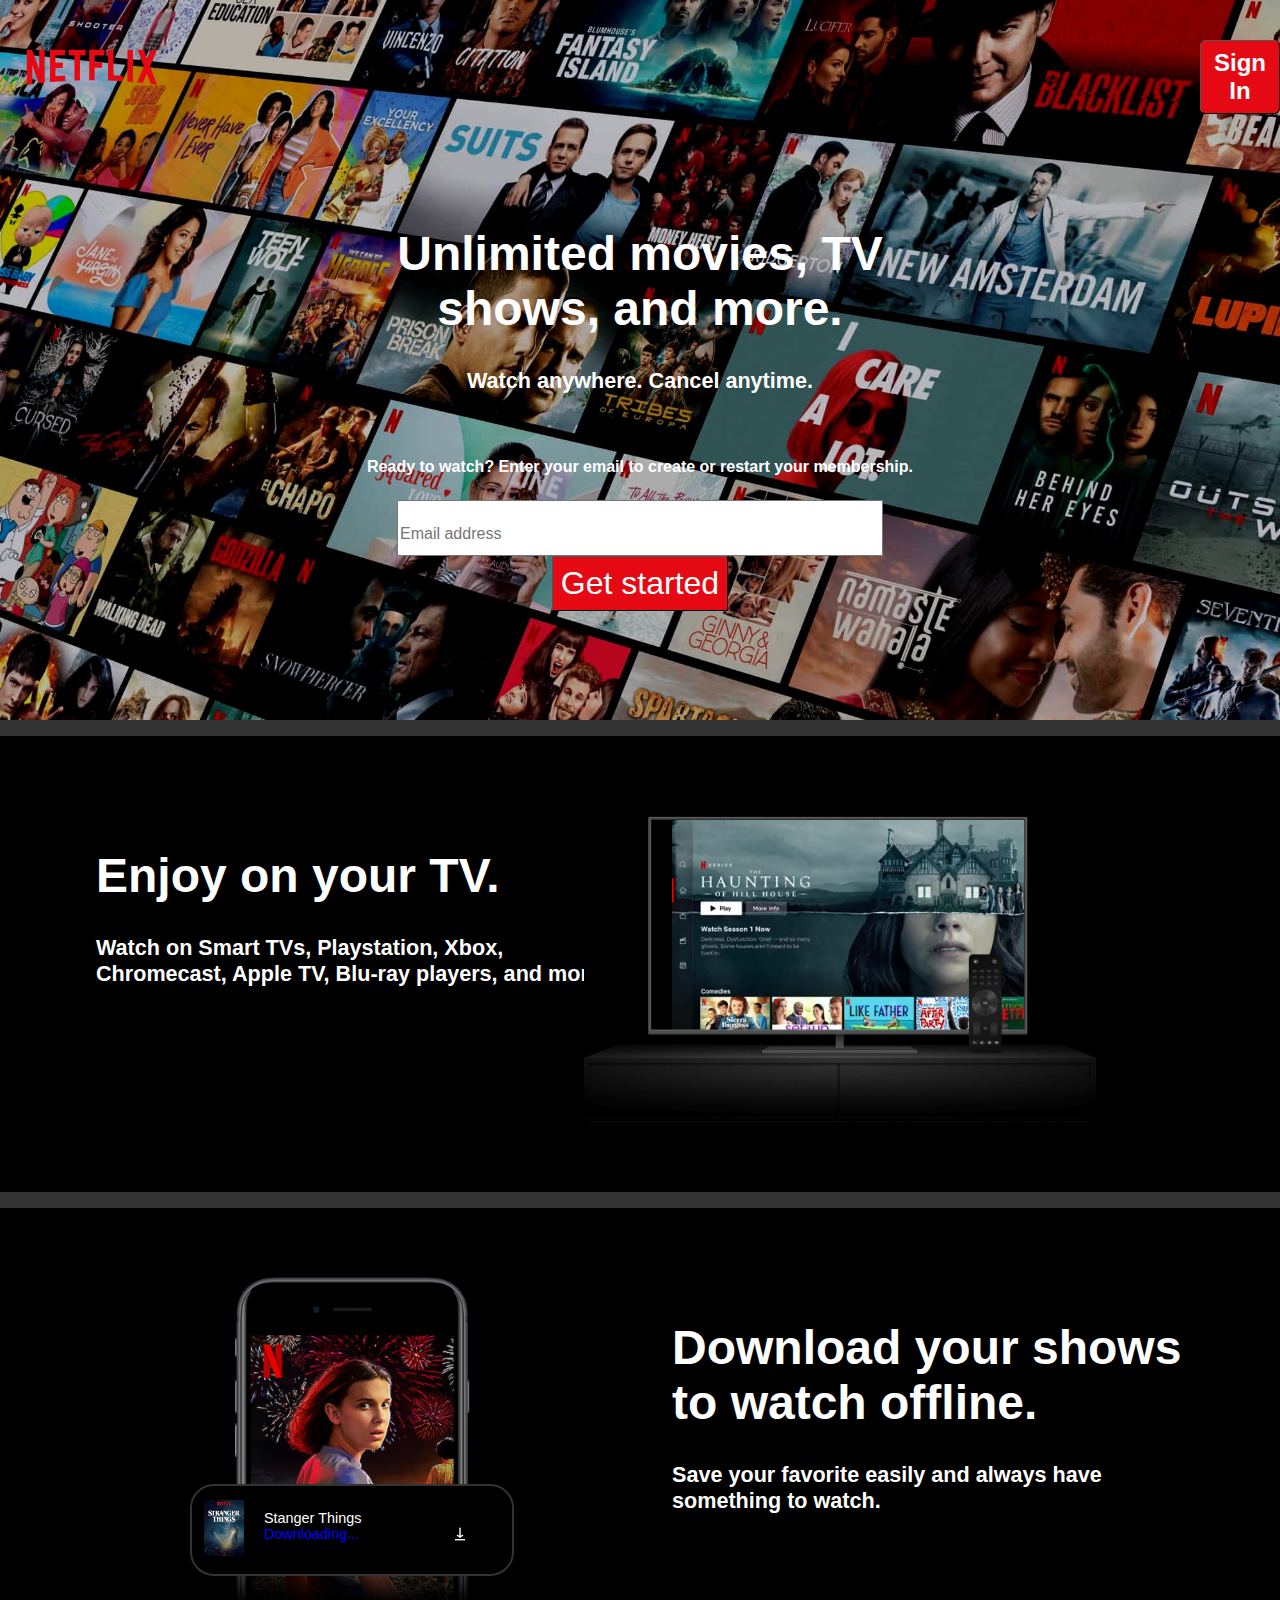
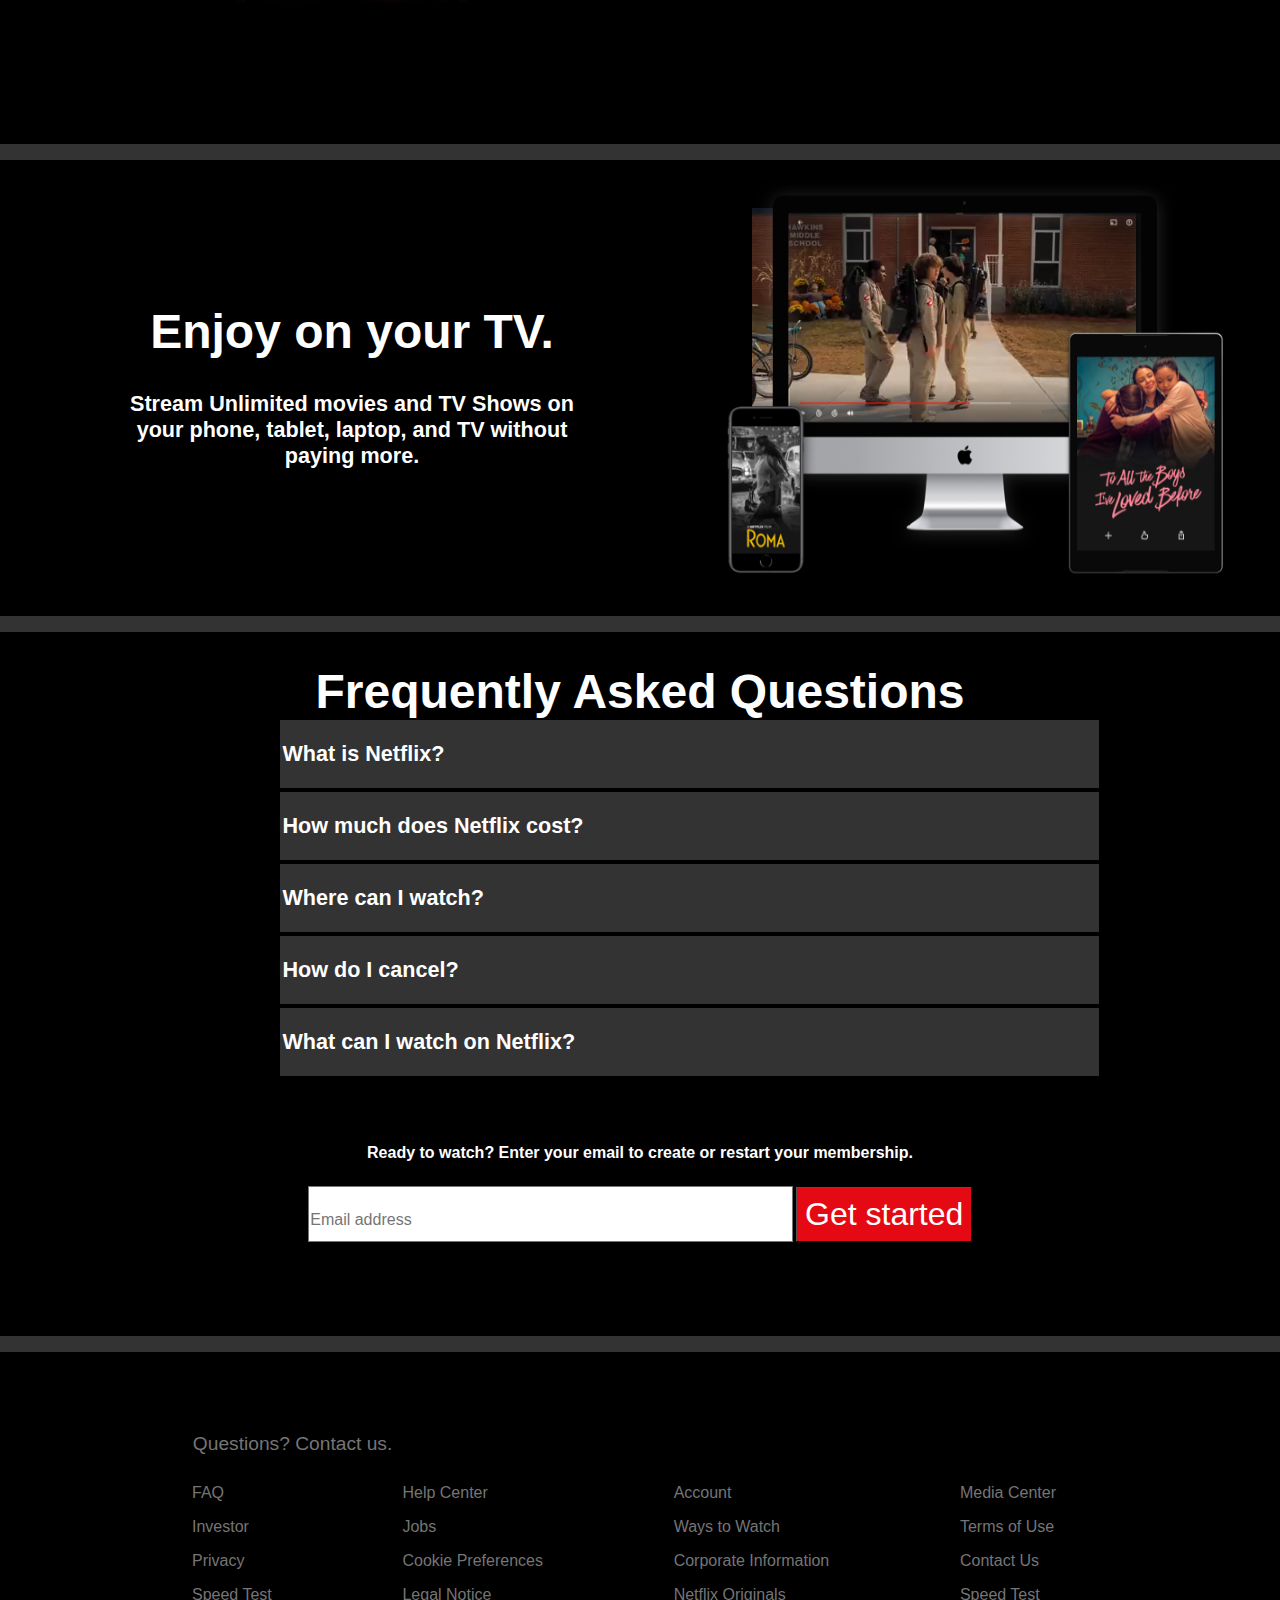
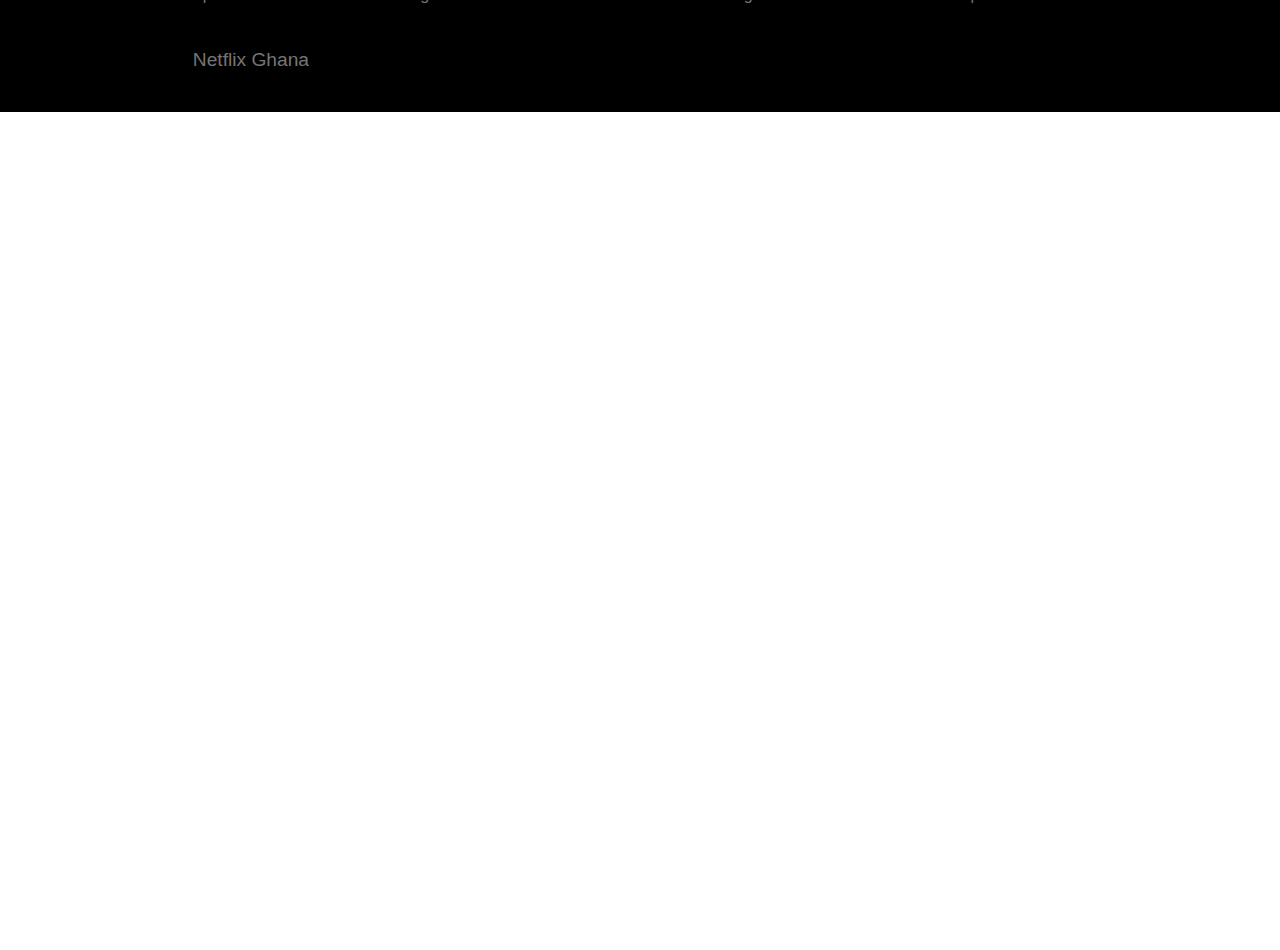
==== index.html @ 0696a26f "desktop website done" ====
<!DOCTYPE html>
<html lang="en">
<head>
    <meta charset="UTF-8">
    <meta http-equiv="X-UA-Compatible" content="IE=edge">
    <meta name="viewport" content="width=device-width, initial-scale=1.0">
    <title>Netflix</title>
    <link rel="stylesheet" href="https://use.fontawesome.com/releases/v5.15.2/css/all.css" integrity="sha384-vSIIfh2YWi9wW0r9iZe7RJPrKwp6bG+s9QZMoITbCckVJqGCCRhc+ccxNcdpHuYu" crossorigin="anonymous">
    <link rel="stylesheet" href="css/style.css">

</head>
<body>

    <div class="container">
        <div class="grid-item" >
            <nav>
                <div class="header"><img width="200px" src="img/net.png" alt=""></div>
                <button><b>Sign In</b></button>
                
            </nav>
            
            
            <div class="content">
                <div class="container_1">
                    <div class="h1"><h1><b>Unlimited movies, TV <br>shows, and more.</b></h1></div>
                    <div class="h2"><h2>Watch anywhere. Cancel anytime.</h2></div>
                    <div class="text3">
                        <h3>Ready to watch? Enter your email to create or restart your membership.</h3>
    
                    <div class="form">
                        <input type="email" placeholder="Email address" >
                        <button> Get started</button>
    
                    </div>
                </div> 
                  
                </div>        
            </div>
        </div>
        
        
        <div class="container1">
            <div class="text1 arrange">
                <div class="h1"><b><h1>Enjoy on your TV.</h1></b></div>
                <div class="h2"><h2>Watch on Smart TVs, Playstation, Xbox, 
                    <br>Chromecast, Apple TV, Blu-ray players, and more. 
                </h2></div>
            </div>

            <div class="img1 arrange">
               
                <div class="videodiv">
                    <video class="" autoplay="" playsinline="" muted="" loop="">
                    <source src="media/video-tv-0819.m4v" type="video/mp4">
                   </video>
                   <img src="img/tv.png"  alt="">
               </div>                           
            </div>
        </div>

        <div class="container2">
            <div class="img2 arrange">
                <img src="img/mobile-0819.jpg" alt="">
                <div class="img2_c">
                    <img src="img/boxshot.png" alt="">
                    <img id="downloadimg" src="img/download-icon.gif" alt="">
                    <div class="img-text">
                        <p>Stanger Things <span><br>Downloading...</span></p>
                        
                    </div>
                </div>

                


            </div>

            <div class="text2 arrange">
                <div class="h1"><b><h1>Download your shows to watch offline.</h1></b></div>
                <div class="h2"><h2>Save your favorite easily and always have something to watch.</h2></div>
            </div>
        </div>
        

        <div class="container3">
            <div class="text3 arrange">
                <div class="h1"><b><h1>Enjoy on your TV.</h1></b></div>
                <div class="h2"><h2>Stream Unlimited movies and TV Shows on 
                    <br>your phone, tablet, laptop, and TV without 
                    <br>paying more. 
                </h2></div>
            </div>

            <div class="img3 arrange">
               
                <div class="videodiv2">
                    <video class="" autoplay="" playsinline="" muted="" loop="">
                    <source src="media/video-devices.m4v" type="video/mp4">
                   </video>
                   <img src="img/device-pile.png"  alt="">
               </div>                           
            </div>

        </div>
        

        <div class="container4">
            <div class="faq">
                <div class="h1"><b><h1>Frequently Asked Questions</h1></b></div>
            </div>

            <div class="faq-items">
                <table class="table">
                    
                        <tbody>
                            <tr>
                                <td><h2>What is Netflix? </h2></td>
                                <td><i class="fas fa-plus"></i></td>
                                
                            </tr>

                            <tr>
                                <td><h2>How much does Netflix cost? </h2></td>
                                <td><i class="fas fa-plus"></i></td>
                                
                            </tr>

                            <tr>
                                <td><h2>Where can I watch? </h2></td>
                                <td><i class="fas fa-plus"></i></td>
                                
                            </tr>

                            <tr>
                                <td><h2>How do I cancel? </h2></td>
                                <td><i class="fas fa-plus"></i></td>
                                
                            </tr>

                            <tr>
                                <td><h2>What can I watch on Netflix? </h2></td>
                                <td><i class="fas fa-plus"></i></td>
                                
                            </tr>
                        </tbody>
                </table>
                <!-- <ul class="list-item">
                    <li class="faq-list-item">
                        <button><h2>What is Netflix? <span><i class="fas fa-plus"></i></h2></span></h2></button>
                    </li>
                    <li class="faq-list-item"><button><h2>How much does Netflix cost? <span><i class="fas fa-plus"></i></h2></span></h2></button></li>
                    <li class="faq-list-item"><button><h2>Where can I watch? <span><i class="fas fa-plus"></i></h2></span></h2></button></li>
                    <li class="faq-list-item"><button><h2>How do I cancel? <span><i class="fas fa-plus"></i></h2></span></h2></button></li>
                    <li class="faq-list-item"><button><h2>What can I watch on Netflix? <span><i class="fas fa-plus"></i></h2></span></h2></button></li>
                    
                </ul> -->

            </div>
            <div class="text3">
                <h3>Ready to watch? Enter your email to create or restart your membership.</h3>

                <div class="form">
                    <input type="email" placeholder="Email address" >
                    <button> Get started</button>

                </div>
            </div>

        </div>
        

        <div class="footer">
            <div class="footer-wrapper">
                <a class="footer-top" href="https://help.netflix.com/contactus">Questions? Contact us.</a>

                
                <div class="footer-content">
                    <div class="column1">
                        <ul>
                            <li>FAQ</li>
                            <li>Investor</li>
                            <li>Privacy</li>
                            <li>Speed Test</li>
                                                    
                        </ul>
                    
                        <ul>
                            <li>Help Center</li>
                            <li>Jobs</li>
                            <li>Cookie Preferences</li>
                            <li>Legal Notice</li>
                        </ul>
                    <!-- </div>


                        <div class="column2"> -->
                            <ul>
                                <li>Account</li>
                                <li>Ways to Watch</li>
                                <li>Corporate Information</li>
                                <li>Netflix Originals</li>
                            </ul>
                        
                            <ul>
                                <li>Media Center</li>
                                <li>Terms of Use</li>
                                <li>Contact Us</li>
                                <li>Speed Test</li>
                            </ul>
                        
        
                        </div>
                        <div class="gh">Netflix Ghana</div>
                    </div>
                    

                </div>   
            </div>
        </div>    
    </div>
                
                



    </div>

    
    
</body>
</html>
---- css/style.css ----
html{
    zoom: 80%;
    
}

body{
    padding: 0;
    margin: 0;
    color: #fff;
    
    
}

.grid-container{
    display: grid;
    grid-template-columns: 1fr 1fr ;
    
}


.grid-item{
    width: 100%;
    height: 900px;
    display: grid;
    background-image: url(../img/img/GH-en-20210301-popsignuptwoweeks-perspective_alpha_website_medium.jpg);
    background-size: cover;
    background-position: center;
        /* border: 10px solid yellow; */
     /* font-size: 50px;  */
    grid-column: 1/3;
    border-bottom: 20px solid #333;
}
.grid-item nav{
    width: 100%;
    height: 20%;
    /* border: 1px solid green; */
    /* background:indigo */
}
/* nav img{
    background:white;
    height: 140px;
    width:50%;
    text-decoration: none;
    /* font-size: 30px; */
    /* align-items: left; 
} */

.grid-item nav a{
   width: 100%;
   height: 30%;
   /* border: 5px solid wheat; */
   background:#e50914;
   color:#fff;
   font-size: 16px;
   text-decoration: none;
   text-align: right;
}
/* .header{
    position: absolute;
    width: 15%;
    top: -5;
} */

.header{
    position: absolute;
    top: 10px;
    padding: 15px;
    
}
.sign{
    position: relative;
    margin-left: 1200px;
   
}
/* hr{
    color: #333;
    font-size: 20px;
} */

.grid-item nav button{
    background-color: #e50914;
    color: #fff;
    font-size: 30px;
    position: relative;
    /* border: 0; */
    border-radius: 7px;
    padding: 10px;
    margin-left: 1500px;
    margin-top: 50px;
    font-family:Arial, Helvetica, sans-serif;
    cursor: pointer;

}


.content{
    width: 80%;
    height: 90%;
    /* background: blue; */
    align-content: center;
    text-align: center;
    color: #fff;
    /* font-size: 40px; */
    margin: 30px auto;
    margin-top: -30px;
    /* border: 5px solid green; */
    position: relative;
    font-family: Arial, Helvetica, sans-serif;
}


.container_1{
    width: 80%;
    height: 80%;
    /* border: solid brown 3px; */
    margin: 15px auto;
    /* font-size: 30px; */
    margin-top: 170px;
    

}
.h1{
    font-family: Arial, Helvetica, sans-serif;
    font-size: 30px;
}

.h2{
    font-family: Arial, Helvetica, sans-serif;
    font-size: 20px;
}

.text3 h3{
    font-family: Arial, Helvetica, sans-serif;
    font-size: 20px;
}

.container1{
    display: flex;
    -webkit-box-align: center; 
    /* -webkit-align-items: center; 
    padding: 0px; */
    position: relative;
    /* border: 2px solid brown; */
    padding: 60px 5%;
    margin-bottom: 0;
    background-color: black;
    color: #fff;
    height: 450px;
    border-bottom: 20px solid #333;

}

.container1 .arrange img{
    position:absolute;
    bottom: 0px;
    right: 230px;
    top: 5px;
}

.arrange{
    width: 100%;
    height: auto;
    /* border: solid 1px black; */
    margin: 40px;
    /* position: relative;
    overflow: hidden; */
}

.videodiv{
    left: 80px;
    /* border: solid 1px white; */
    width: 480px;
    display: inline-block;
    vertical-align: baseline;
}

.container2{
    display: flex;
    -webkit-box-align: center; 
    /* -webkit-align-items: center; 
    padding: 0px; */
    position: relative;
    /* border: 2px solid brown; */
    padding: 60px 5%;
    margin-bottom: 0;
    background-color: black;
    color: #fff;
    height: 550px;
    border-bottom: 20px solid #333;
}
.container2 .arrange img{
    position:absolute;
    bottom: 0px;
    /* right: 230px; */
    top: 15px;
    /* border: 3px solid blue; */
}

.img2_c img{
 height: 70px;
 margin: 15px;
 margin-top: 2px;

 
}

.img2_c{
    width: 400px;
    height: 110px;
    margin: 15px auto;
     border: 3px solid #333; 
    position: relative;
    top: 230px;
    border-radius: 30px;
    background-color: black;
}

#downloadimg{
    position: absolute;
    right:30px;
    height: 40px;
    top: 25px;
    margin: 15px;
}

.img-text{
    width: 55%;
    height: 60px;
    /* border: solid green; */
    margin: 90px;
    margin-top: 30px;
    font-family: Arial, Helvetica, sans-serif;
    font-size: 18px;
}
.img-text span{
    color: blue;
}

.container3{
    display: flex;
    -webkit-box-align: center; 
    /* -webkit-align-items: center; 
    padding: 0px; */
    position: relative;
    /* border: 2px solid brown; */
    padding: 60px 5%;
    margin-bottom: 0;
    background-color: black;
    color: #fff;
    height: 450px;
    border-bottom: 20px solid #333;
}

.container3 .arrange img{
    position:absolute;
    bottom: 0px;
    right: 100px;
    top: 5px;
}

.videodiv2{
    
    width: 50%;
    height: 50%;
    /* border:solid blanchedalmond 2px; */
    margin-left: 100px;
    margin-top: -40px;
    

}

 .videodiv2 img{
    width: 45%;
    height: 100%;
    /* border:solid rgb(41, 10, 151) 2px; */
    top: 530px;
    left: 850px;
} 

.text3 .arrange{
    width: 100%;
    height: 450px;
    /* border: 130px solid yellow; */
}

.text3{
    width: 100%;
    height: 450px;
    /* border: solid thistle 2px; */
    color: #fff;
    margin-top: 80px;
    
}
/* .videodiv1{
    right: 200px;
    border: solid 1px white;
    width: 480px;
}

.videodiv1 img{
    border: 3px solid yellow;
    left: 100px; 

}*/

.container4{
    width: 100%;
    height: 900px;
    /* border: 2px solid rgb(20, 245, 0); */
    background-color: black;
    margin-top:-40px ;
    display: absolute;
    border-bottom: 20px solid #333;


}
.faq{
    width: 80%;
    height: 100px;
    /* border: 3px solid snow; */
    color: #fff;
    margin: 20px auto;
    text-align: center;
    padding-top: 20px;
    /* margin-top: 30px;
    margin-top: 2500px; */
}
.faq-items{
    width: 80%;
    height: 450px;
    /* border: 10px solid green; */
    margin: 30px ;
    margin-left: 300px;
    justify-content: center;
    padding: 15px auto;
}
.faq-list-item{
    max-width: 80%;
    height: 80px;
    /* border: solid grey 0px; */
    list-style-type: none;
    gap: 10px;  
}
/* li button{
    padding-bottom: 20px;
    width: 100%;
    text-align: left;
    outline: black;
    font-family: Arial, Helvetica, sans-serif;
    background: gray;
    cursor: pointer;
} */

h2{
    font-size: 27px;
}

button span{
    width: 20%;
    height: 50px;
    /* border: 2px solid brown; */
    display: absolute;
    margin-left: 700px;
    /* justify-self: end;
    justify-content: right;
    justify-items: right ; */
    
    
}

.table{
    width: 80%;
    height: 450px;
    /* border: solid brown 3px; */
    margin: 50px;
    margin-top: -20px;
    border-bottom: 5px solid black;
    border-collapse: collapse;
    
}
tbody{
    background-color:black;
    cursor: pointer;
    border-bottom: 5px solid black;
    padding: 10px;
    /* border-collapse: collapse; */


}
/* td button{
    width: 100%;
    text-align: left;
    background-color: #757575;
    color: white;
    
} */

td{
    color: #fff;
    background-color: #333;
    font-family: Arial, Helvetica, sans-serif;
    border-bottom: 5px solid black;
    padding: 3px;
    
}
/* img {
    filter: contrast(50%);
  } */

td:hover{
    background-color: #e50914;
}

.text3{
    text-align: center;
}

.form{
    width: 80%;
    height: 70px;
    /* border: solid tomato 2px ; */
    margin: 30px auto;
    justify-content: center;
}
.form input{
    width: 600px;
    padding-top: 30px;
    padding-bottom:15px;
    font-size: 20px;

}
.form button{
    width: 200;
    font-size: 40px;
    padding: 10px;
    background-color: #e50914;
    color: #fff;
    display: inline-block;
    cursor: pointer;
}
.footer{
    width: 100%;
    height: 450px;
    /* border: solid brown 5px ; */
    background-color: black;
    /* margin-bottom: -25px; */
    /* padding:30px ; */
    /* top: 200px; */
}

.footer-wrapper{
    width: 70%;
    height: 80%;
    /* border: solid yellow 5px; */
    padding-top: 100px;
    /* padding: 70px; */
    justify-content: center;
    /* margin-top: -18px; */
    /* display: absolute;  */
    margin-left: 200px;
    /* margin-top: 50px; */
    
}

.footer-wrapper a{
    text-decoration: none;
    color: #757575;
    /* margin: 46px; */
    /* padding-bottom: 52px; */
    /* bottom: 350px; */
   
}

 .footer-top{
    width: 100vw;
    display: block;
    /* height: 10px; */
    /* border: solid blue 2px; */
    /* display: block; */
    font-size: 24px;
    margin-left: 40px;
    padding: 1px;
    font-family: Arial, Helvetica, sans-serif;   
}

.footer-content{
    width: 100%;
    height: 80%;
    /* border: 2px solid white; */
}

.column1 li{
    text-decoration: none;
    list-style-type: none;
    color: #757575;
    font-size: 20px;
    font-family:Arial, Helvetica, sans-serif;
    cursor: pointer;
    /* border: 2px solid green; */
    padding-top: 20px;
}

.column1{
    display: flex;
    /* border: solid 3px brown; */
    height: 70%; 
    gap: 25px;
    justify-content:space-between;
    cursor: pointer;    
    justify-items: space-around;
}

.gh{
    font-size: 24px;
    margin-left: 40px;
    padding: 1px;
    font-family: Arial, Helvetica, sans-serif;   
    color: #757575;   
    padding-top: 40px;
}
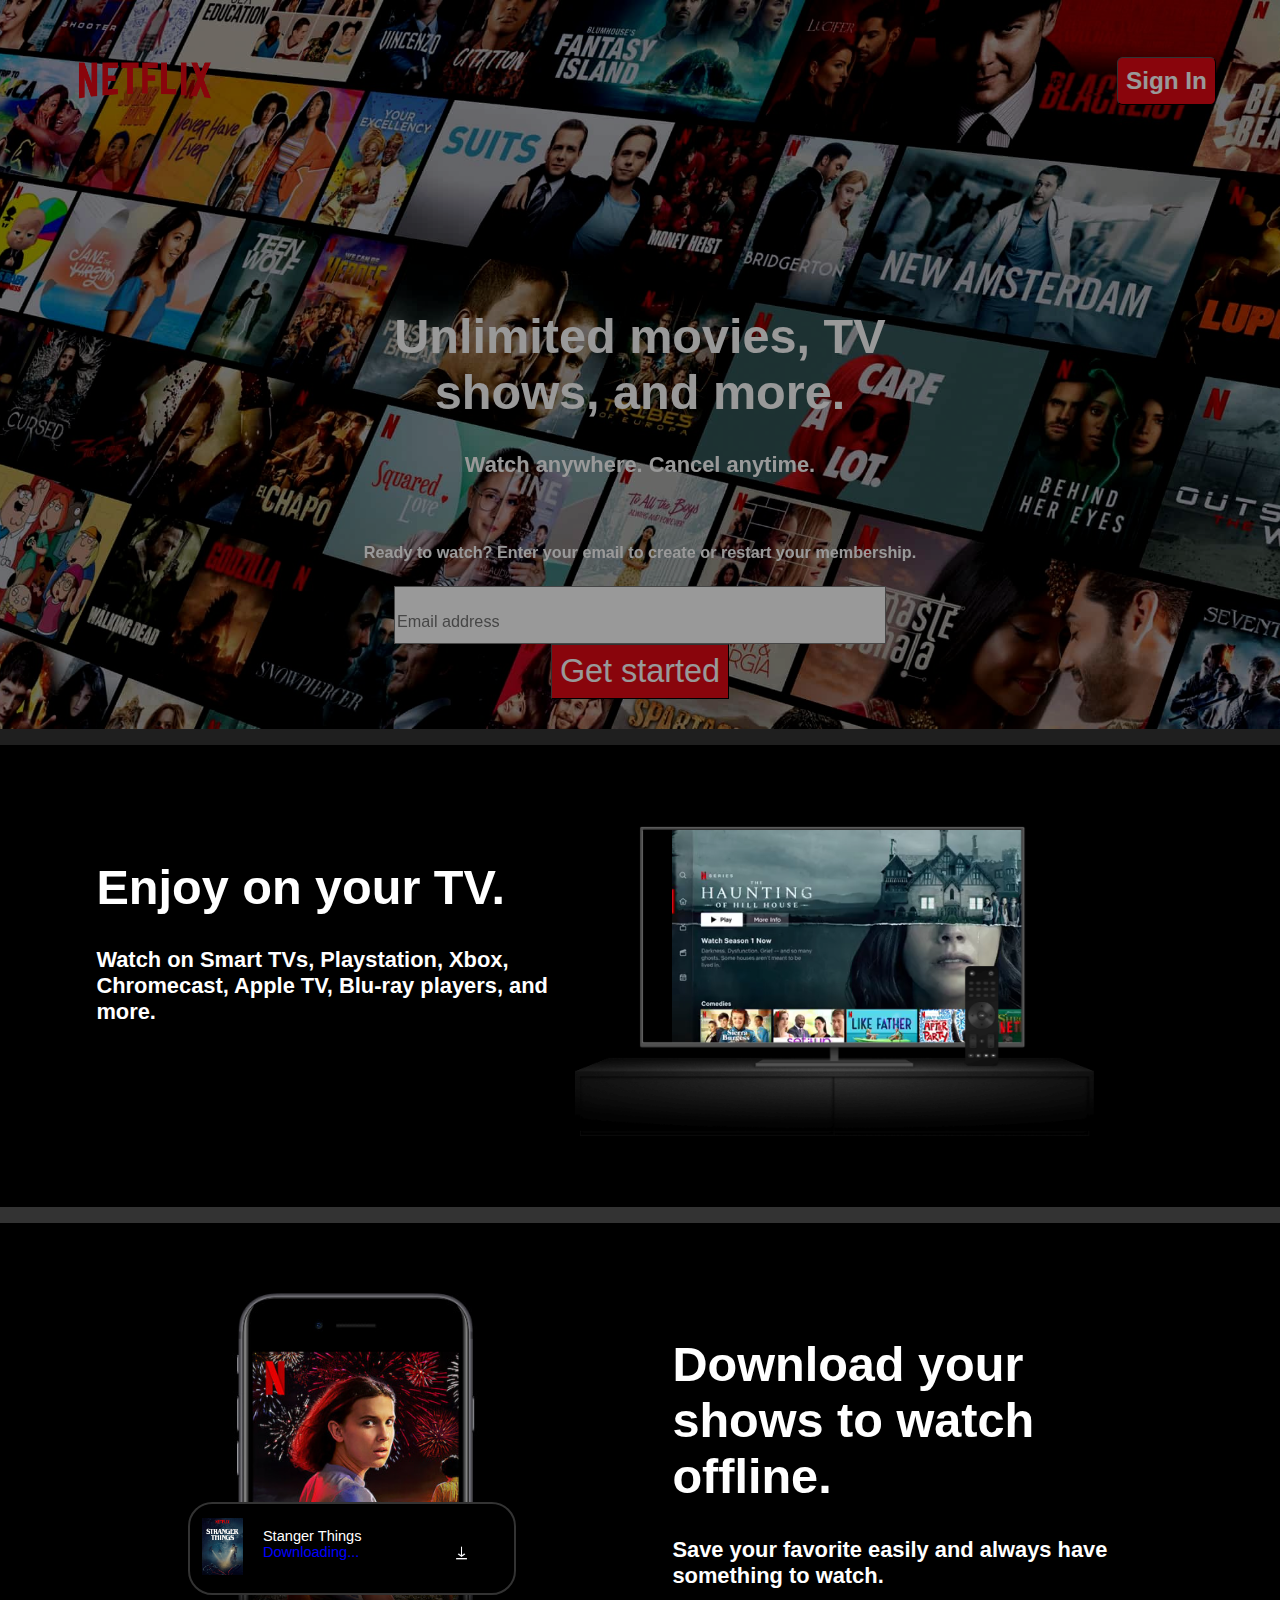
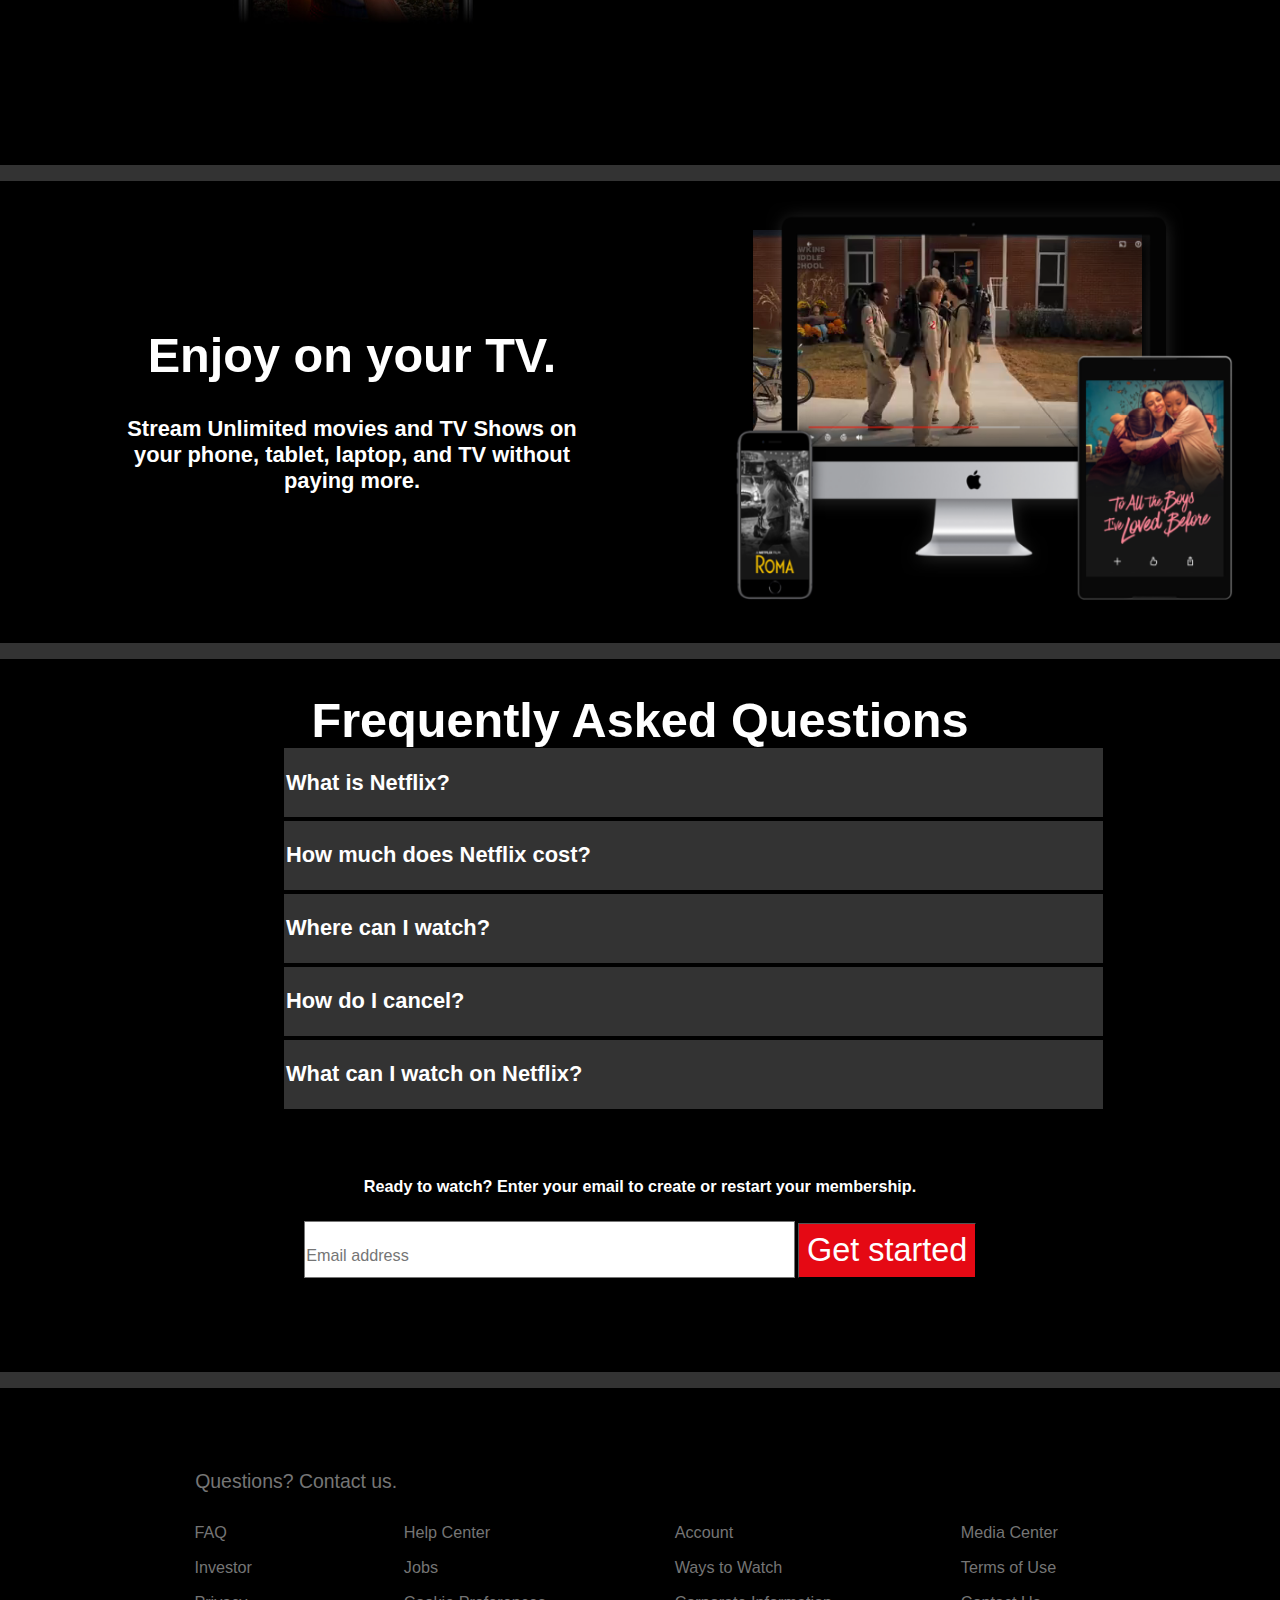
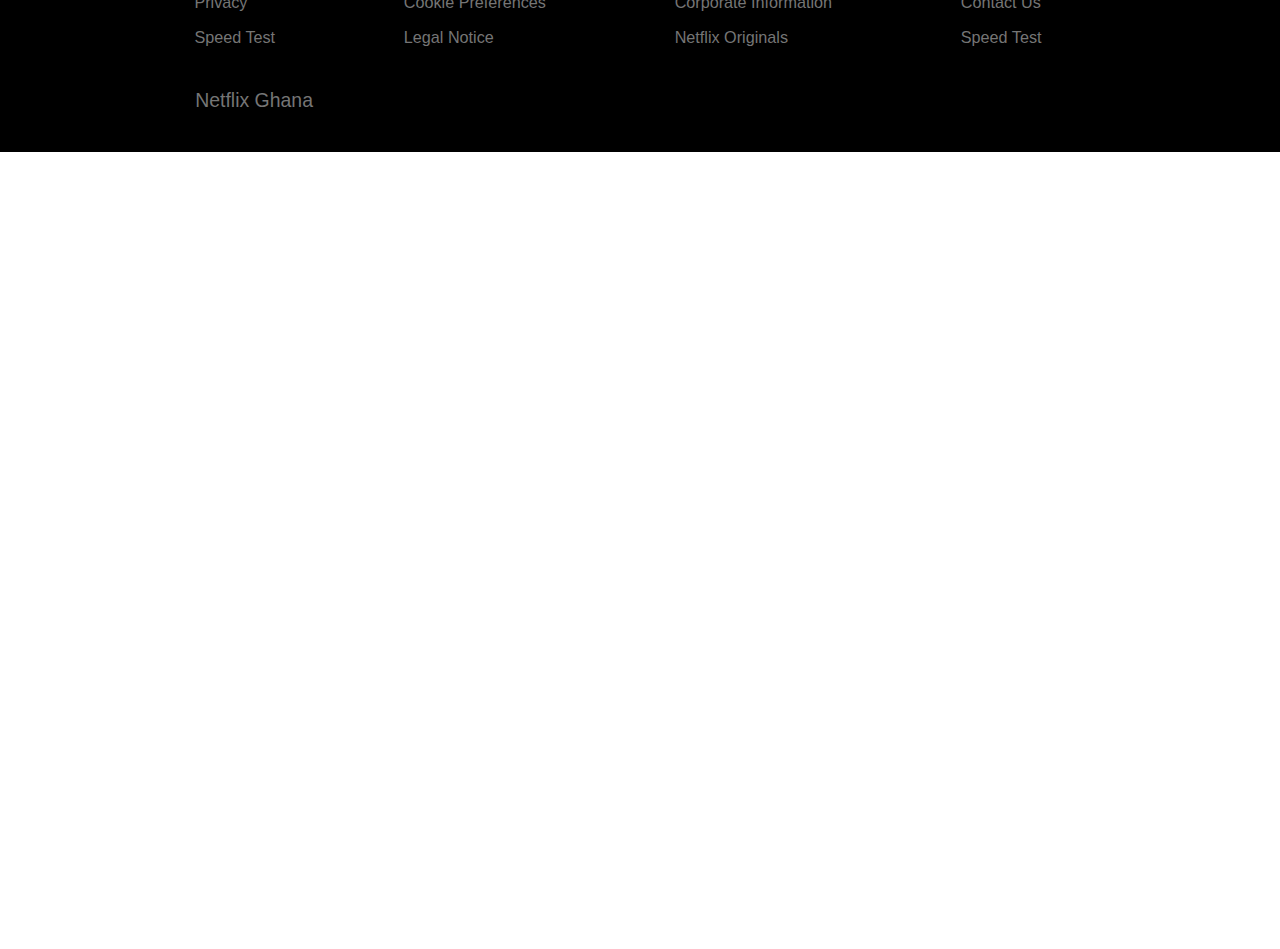
==== commit 29df5afc: "sign in bug fixed" ====
--- a/index.html
+++ b/index.html
@@ -1,60 +1,71 @@
 <!DOCTYPE html>
 <html lang="en">
+
 <head>
     <meta charset="UTF-8">
     <meta http-equiv="X-UA-Compatible" content="IE=edge">
     <meta name="viewport" content="width=device-width, initial-scale=1.0">
     <title>Netflix</title>
-    <link rel="stylesheet" href="https://use.fontawesome.com/releases/v5.15.2/css/all.css" integrity="sha384-vSIIfh2YWi9wW0r9iZe7RJPrKwp6bG+s9QZMoITbCckVJqGCCRhc+ccxNcdpHuYu" crossorigin="anonymous">
+    <link rel="stylesheet" href="https://use.fontawesome.com/releases/v5.15.2/css/all.css"
+        integrity="sha384-vSIIfh2YWi9wW0r9iZe7RJPrKwp6bG+s9QZMoITbCckVJqGCCRhc+ccxNcdpHuYu" crossorigin="anonymous">
     <link rel="stylesheet" href="css/style.css">
 
 </head>
+
 <body>
 
     <div class="container">
-        <div class="grid-item" >
+        <div class="grid-item">
             <nav>
                 <div class="header"><img width="200px" src="img/net.png" alt=""></div>
-                <button><b>Sign In</b></button>
-                
+                <div class="btn"><button><strong>Sign In</strong></button></div>
+
             </nav>
-            
-            
+
+
             <div class="content">
                 <div class="container_1">
-                    <div class="h1"><h1><b>Unlimited movies, TV <br>shows, and more.</b></h1></div>
-                    <div class="h2"><h2>Watch anywhere. Cancel anytime.</h2></div>
+                    <div class="h1">
+                        <h1><b>Unlimited movies, TV <br>shows, and more.</b></h1>
+                    </div>
+                    <div class="h2">
+                        <h2>Watch anywhere. Cancel anytime.</h2>
+                    </div>
                     <div class="text3">
                         <h3>Ready to watch? Enter your email to create or restart your membership.</h3>
-    
-                    <div class="form">
-                        <input type="email" placeholder="Email address" >
-                        <button> Get started</button>
-    
-                    </div>
-                </div> 
-                  
-                </div>        
-            </div>
-        </div>
-        
-        
+
+                        <div class="form">
+                            <input type="email" placeholder="Email address">
+                            <button> Get started</button>
+
+                        </div>
+                    </div>
+
+                </div>
+            </div>
+        </div>
+
+
         <div class="container1">
             <div class="text1 arrange">
-                <div class="h1"><b><h1>Enjoy on your TV.</h1></b></div>
-                <div class="h2"><h2>Watch on Smart TVs, Playstation, Xbox, 
-                    <br>Chromecast, Apple TV, Blu-ray players, and more. 
-                </h2></div>
+                <div class="h1"><b>
+                        <h1>Enjoy on your TV.</h1>
+                    </b></div>
+                <div class="h2">
+                    <h2>Watch on Smart TVs, Playstation, Xbox,
+                        <br>Chromecast, Apple TV, Blu-ray players, and more.
+                    </h2>
+                </div>
             </div>
 
             <div class="img1 arrange">
-               
+
                 <div class="videodiv">
                     <video class="" autoplay="" playsinline="" muted="" loop="">
-                    <source src="media/video-tv-0819.m4v" type="video/mp4">
-                   </video>
-                   <img src="img/tv.png"  alt="">
-               </div>                           
+                        <source src="media/video-tv-0819.m4v" type="video/mp4">
+                    </video>
+                    <img src="img/tv.png" alt="">
+                </div>
             </div>
         </div>
 
@@ -66,83 +77,103 @@
                     <img id="downloadimg" src="img/download-icon.gif" alt="">
                     <div class="img-text">
                         <p>Stanger Things <span><br>Downloading...</span></p>
-                        
-                    </div>
-                </div>
-
-                
+
+                    </div>
+                </div>
+
+
 
 
             </div>
 
             <div class="text2 arrange">
-                <div class="h1"><b><h1>Download your shows to watch offline.</h1></b></div>
-                <div class="h2"><h2>Save your favorite easily and always have something to watch.</h2></div>
-            </div>
-        </div>
-        
+                <div class="h1"><b>
+                        <h1>Download your shows to watch offline.</h1>
+                    </b></div>
+                <div class="h2">
+                    <h2>Save your favorite easily and always have something to watch.</h2>
+                </div>
+            </div>
+        </div>
+
 
         <div class="container3">
             <div class="text3 arrange">
-                <div class="h1"><b><h1>Enjoy on your TV.</h1></b></div>
-                <div class="h2"><h2>Stream Unlimited movies and TV Shows on 
-                    <br>your phone, tablet, laptop, and TV without 
-                    <br>paying more. 
-                </h2></div>
+                <div class="h1"><b>
+                        <h1>Enjoy on your TV.</h1>
+                    </b></div>
+                <div class="h2">
+                    <h2>Stream Unlimited movies and TV Shows on
+                        <br>your phone, tablet, laptop, and TV without
+                        <br>paying more.
+                    </h2>
+                </div>
             </div>
 
             <div class="img3 arrange">
-               
+
                 <div class="videodiv2">
                     <video class="" autoplay="" playsinline="" muted="" loop="">
-                    <source src="media/video-devices.m4v" type="video/mp4">
-                   </video>
-                   <img src="img/device-pile.png"  alt="">
-               </div>                           
-            </div>
-
-        </div>
-        
+                        <source src="media/video-devices.m4v" type="video/mp4">
+                    </video>
+                    <img src="img/device-pile.png" alt="">
+                </div>
+            </div>
+
+        </div>
+
 
         <div class="container4">
             <div class="faq">
-                <div class="h1"><b><h1>Frequently Asked Questions</h1></b></div>
+                <div class="h1"><b>
+                        <h1>Frequently Asked Questions</h1>
+                    </b></div>
             </div>
 
             <div class="faq-items">
                 <table class="table">
-                    
-                        <tbody>
-                            <tr>
-                                <td><h2>What is Netflix? </h2></td>
-                                <td><i class="fas fa-plus"></i></td>
-                                
-                            </tr>
-
-                            <tr>
-                                <td><h2>How much does Netflix cost? </h2></td>
-                                <td><i class="fas fa-plus"></i></td>
-                                
-                            </tr>
-
-                            <tr>
-                                <td><h2>Where can I watch? </h2></td>
-                                <td><i class="fas fa-plus"></i></td>
-                                
-                            </tr>
-
-                            <tr>
-                                <td><h2>How do I cancel? </h2></td>
-                                <td><i class="fas fa-plus"></i></td>
-                                
-                            </tr>
-
-                            <tr>
-                                <td><h2>What can I watch on Netflix? </h2></td>
-                                <td><i class="fas fa-plus"></i></td>
-                                
-                            </tr>
-                        </tbody>
+
+                    <tbody>
+                        <tr>
+                            <td>
+                                <h2>What is Netflix? </h2>
+                            </td>
+                            <td><i class="fas fa-plus"></i></td>
+
+                        </tr>
+
+                        <tr>
+                            <td>
+                                <h2>How much does Netflix cost? </h2>
+                            </td>
+                            <td><i class="fas fa-plus"></i></td>
+
+                        </tr>
+
+                        <tr>
+                            <td>
+                                <h2>Where can I watch? </h2>
+                            </td>
+                            <td><i class="fas fa-plus"></i></td>
+
+                        </tr>
+
+                        <tr>
+                            <td>
+                                <h2>How do I cancel? </h2>
+                            </td>
+                            <td><i class="fas fa-plus"></i></td>
+
+                        </tr>
+
+                        <tr>
+                            <td>
+                                <h2>What can I watch on Netflix? </h2>
+                            </td>
+                            <td><i class="fas fa-plus"></i></td>
+
+                        </tr>
+                    </tbody>
                 </table>
                 <!-- <ul class="list-item">
                     <li class="faq-list-item">
@@ -160,20 +191,20 @@
                 <h3>Ready to watch? Enter your email to create or restart your membership.</h3>
 
                 <div class="form">
-                    <input type="email" placeholder="Email address" >
+                    <input type="email" placeholder="Email address">
                     <button> Get started</button>
 
                 </div>
             </div>
 
         </div>
-        
+
 
         <div class="footer">
             <div class="footer-wrapper">
                 <a class="footer-top" href="https://help.netflix.com/contactus">Questions? Contact us.</a>
 
-                
+
                 <div class="footer-content">
                     <div class="column1">
                         <ul>
@@ -181,51 +212,52 @@
                             <li>Investor</li>
                             <li>Privacy</li>
                             <li>Speed Test</li>
-                                                    
-                        </ul>
-                    
+
+                        </ul>
+
                         <ul>
                             <li>Help Center</li>
                             <li>Jobs</li>
                             <li>Cookie Preferences</li>
                             <li>Legal Notice</li>
                         </ul>
-                    <!-- </div>
+                        <!-- </div>
 
 
                         <div class="column2"> -->
-                            <ul>
-                                <li>Account</li>
-                                <li>Ways to Watch</li>
-                                <li>Corporate Information</li>
-                                <li>Netflix Originals</li>
-                            </ul>
-                        
-                            <ul>
-                                <li>Media Center</li>
-                                <li>Terms of Use</li>
-                                <li>Contact Us</li>
-                                <li>Speed Test</li>
-                            </ul>
-                        
-        
-                        </div>
-                        <div class="gh">Netflix Ghana</div>
-                    </div>
-                    
-
-                </div>   
-            </div>
-        </div>    
+                        <ul>
+                            <li>Account</li>
+                            <li>Ways to Watch</li>
+                            <li>Corporate Information</li>
+                            <li>Netflix Originals</li>
+                        </ul>
+
+                        <ul>
+                            <li>Media Center</li>
+                            <li>Terms of Use</li>
+                            <li>Contact Us</li>
+                            <li>Speed Test</li>
+                        </ul>
+
+
+                    </div>
+                    <div class="gh">Netflix Ghana</div>
+                </div>
+
+
+            </div>
+        </div>
     </div>
-                
-                
-
-
-
     </div>
 
-    
-    
+
+
+
+
+    </div>
+
+
+
 </body>
+
 </html>--- a/css/style.css
+++ b/css/style.css
@@ -1,5 +1,5 @@
 html{
-    zoom: 80%;
+    zoom: 81%;
     
 }
 
@@ -11,39 +11,19 @@
     
 }
 
-.grid-container{
-    display: grid;
-    grid-template-columns: 1fr 1fr ;
-    
-}
-
-
 .grid-item{
     width: 100%;
     height: 900px;
-    display: grid;
+    /* display: grid; */
     background-image: url(../img/img/GH-en-20210301-popsignuptwoweeks-perspective_alpha_website_medium.jpg);
+    filter:brightness(0.6);
     background-size: cover;
     background-position: center;
         /* border: 10px solid yellow; */
      /* font-size: 50px;  */
-    grid-column: 1/3;
     border-bottom: 20px solid #333;
 }
-.grid-item nav{
-    width: 100%;
-    height: 20%;
-    /* border: 1px solid green; */
-    /* background:indigo */
-}
-/* nav img{
-    background:white;
-    height: 140px;
-    width:50%;
-    text-decoration: none;
-    /* font-size: 30px; */
-    /* align-items: left; 
-} */
+
 
 .grid-item nav a{
    width: 100%;
@@ -55,43 +35,39 @@
    text-decoration: none;
    text-align: right;
 }
-/* .header{
-    position: absolute;
-    width: 15%;
-    top: -5;
-} */
-
-.header{
-    position: absolute;
-    top: 10px;
-    padding: 15px;
-    
-}
-.sign{
-    position: relative;
-    margin-left: 1200px;
-   
-}
-/* hr{
-    color: #333;
-    font-size: 20px;
-} */
-
+
+nav{
+   width: 90%;
+   /* padding-top: 40px; */
+   height: 20%;
+   /* border: 5px solid green; */
+   margin: 20px auto;
+   margin-top: 0;
+   padding-top: 40px;
+   display:flex;
+   justify-content: space-between;
+}
+
+.btn{
+    /* border: 2px solid blue; */
+    margin-top: 30px;
+}
 .grid-item nav button{
     background-color: #e50914;
+    width: 100%;
+    height: 40%;
     color: #fff;
     font-size: 30px;
-    position: relative;
+    /* position: flex; */
     /* border: 0; */
     border-radius: 7px;
     padding: 10px;
-    margin-left: 1500px;
-    margin-top: 50px;
+    /* margin-left: 1500px; */
+    /* margin-top: 50px; */
     font-family:Arial, Helvetica, sans-serif;
     cursor: pointer;
-
-}
-
+    text-align: right;
+}
 
 .content{
     width: 80%;
@@ -517,4 +493,8 @@
     font-family: Arial, Helvetica, sans-serif;   
     color: #757575;   
     padding-top: 40px;
+}
+
+@media screen and (min-width:700px) {
+    
 }